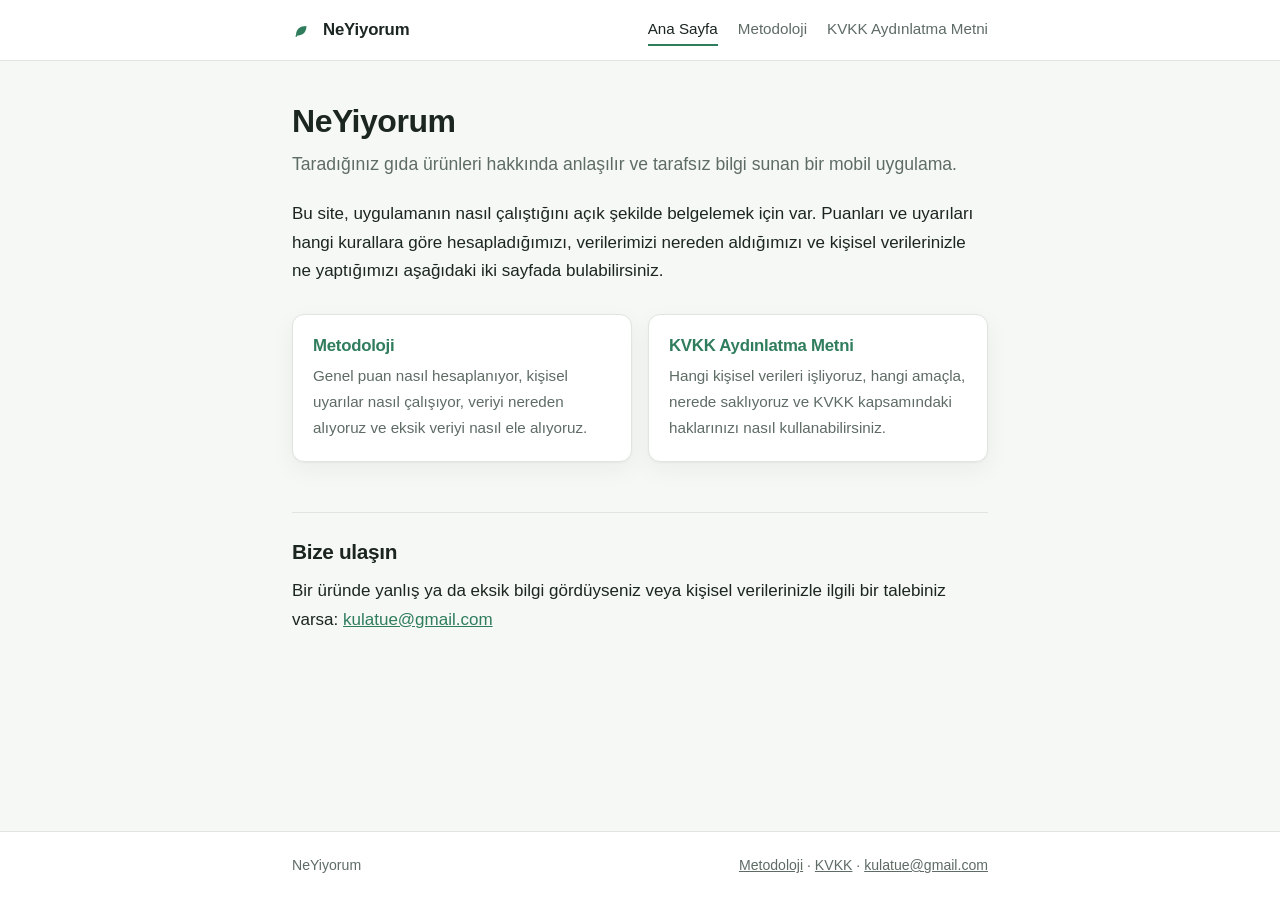
==== index.html @ 207bed59 "Metodoloji 2.0 ve KVKK taslağı: ilk sürüm kaydı - metodoloji.html: eşik kaynakları, puan bantları, a" ====
<!doctype html>
<html lang="tr">
<head>
<meta charset="utf-8">
<meta name="viewport" content="width=device-width, initial-scale=1">
<title>NeYiyorum — Metodoloji ve Gizlilik</title>
<meta name="description" content="NeYiyorum gıda tarama uygulamasının puanlama metodolojisi ve KVKK aydınlatma metni.">
<link rel="icon" href="favicon.svg" type="image/svg+xml">
<link rel="stylesheet" href="style.css">
</head>
<body>

<header class="site-header">
  <div class="wrap">
    <a class="brand" href="index.html">
      <svg width="22" height="22" viewBox="0 0 32 32" aria-hidden="true">
        <path d="M6 22c0-7 5.5-12 15-12 0 9-5 14-15 14z" fill="currentColor"/>
        <path d="M6 25c2-5 5.5-8.5 10.5-11" stroke="currentColor" stroke-width="2" stroke-linecap="round" fill="none"/>
      </svg>
      NeYiyorum
    </a>
    <nav class="site-nav" aria-label="Site navigasyonu">
      <a href="index.html" aria-current="page">Ana Sayfa</a>
      <a href="metodoloji.html">Metodoloji</a>
      <a href="kvkk.html">KVKK Aydınlatma Metni</a>
    </nav>
  </div>
</header>

<main>
  <div class="wrap">
    <h1>NeYiyorum</h1>
    <p class="lead">
      Taradığınız gıda ürünleri hakkında anlaşılır ve tarafsız bilgi sunan bir
      mobil uygulama.
    </p>

    <p>
      Bu site, uygulamanın nasıl çalıştığını açık şekilde belgelemek için var.
      Puanları ve uyarıları hangi kurallara göre hesapladığımızı, verilerimizi
      nereden aldığımızı ve kişisel verilerinizle ne yaptığımızı aşağıdaki iki
      sayfada bulabilirsiniz.
    </p>

    <ul class="cards">
      <li>
        <a class="card" href="metodoloji.html">
          <h2>Metodoloji</h2>
          <p>
            Genel puan nasıl hesaplanıyor, kişisel uyarılar nasıl çalışıyor,
            veriyi nereden alıyoruz ve eksik veriyi nasıl ele alıyoruz.
          </p>
        </a>
      </li>
      <li>
        <a class="card" href="kvkk.html">
          <h2>KVKK Aydınlatma Metni</h2>
          <p>
            Hangi kişisel verileri işliyoruz, hangi amaçla, nerede saklıyoruz
            ve KVKK kapsamındaki haklarınızı nasıl kullanabilirsiniz.
          </p>
        </a>
      </li>
    </ul>

    <h2>Bize ulaşın</h2>
    <p>
      Bir üründe yanlış ya da eksik bilgi gördüyseniz veya kişisel verilerinizle
      ilgili bir talebiniz varsa:
      <a href="mailto:kulatue@gmail.com">kulatue@gmail.com</a>
    </p>
  </div>
</main>

<footer class="site-footer">
  <div class="wrap">
    <p>NeYiyorum</p>
    <p>
      <a href="metodoloji.html">Metodoloji</a> ·
      <a href="kvkk.html">KVKK</a> ·
      <a href="mailto:kulatue@gmail.com">kulatue@gmail.com</a>
    </p>
  </div>
</footer>

</body>
</html>
---- style.css ----
/* ---------------------------------------------------------------------------
   NeYiyorum - ortak stil dosyasi
   Tek stylesheet, build adimi yok. Renkler degiskenlerde toplandi ki
   ileride bir marka kimligi belirlenince tek yerden degistirilebilsin.
--------------------------------------------------------------------------- */

:root {
  --bg: #f6f8f5;
  --surface: #ffffff;
  --text: #1c2621;
  --muted: #5e6c64;
  --accent: #2f7d5d;
  --accent-soft: #eaf3ee;
  --border: #e0e5df;
  --shadow: 0 1px 2px rgba(28, 38, 33, 0.04), 0 8px 24px rgba(28, 38, 33, 0.05);
  --radius: 12px;
  --measure: 46rem;
}

@media (prefers-color-scheme: dark) {
  :root {
    --bg: #111512;
    --surface: #191e1b;
    --text: #e7ece9;
    --muted: #a2b0a7;
    --accent: #74c89c;
    --accent-soft: #1d2a23;
    --border: #29312c;
    --shadow: none;
  }
}

* { box-sizing: border-box; }

html { -webkit-text-size-adjust: 100%; }

body {
  margin: 0;
  background: var(--bg);
  color: var(--text);
  font-family: -apple-system, BlinkMacSystemFont, "Segoe UI", Roboto,
    "Helvetica Neue", Arial, sans-serif;
  font-size: 17px;
  line-height: 1.7;
  display: flex;
  flex-direction: column;
  min-height: 100vh;
}

/* --- Ortak sayfa kabi ------------------------------------------------------ */

.wrap {
  width: 100%;
  max-width: var(--measure);
  margin: 0 auto;
  padding: 0 20px;
}

/* --- Header / navigasyon --------------------------------------------------- */

.site-header {
  background: var(--surface);
  border-bottom: 1px solid var(--border);
}

.site-header .wrap {
  display: flex;
  flex-wrap: wrap;
  align-items: center;
  justify-content: space-between;
  gap: 8px 24px;
  padding-top: 14px;
  padding-bottom: 14px;
}

.brand {
  display: inline-flex;
  align-items: center;
  gap: 9px;
  font-size: 1.05rem;
  font-weight: 650;
  letter-spacing: -0.01em;
  color: var(--text);
  text-decoration: none;
}

.brand svg { display: block; flex: none; color: var(--accent); }

.brand:hover { color: var(--accent); }

.site-nav {
  display: flex;
  flex-wrap: wrap;
  gap: 4px 20px;
  font-size: 0.95rem;
}

.site-nav a {
  color: var(--muted);
  text-decoration: none;
  padding: 2px 0;
  border-bottom: 2px solid transparent;
}

.site-nav a:hover { color: var(--text); }

.site-nav a[aria-current="page"] {
  color: var(--text);
  border-bottom-color: var(--accent);
}

/* --- Icerik ---------------------------------------------------------------- */

main { flex: 1 0 auto; padding: 40px 0 56px; }

h1, h2, h3 { line-height: 1.3; letter-spacing: -0.015em; }

h1 {
  font-size: 2rem;
  margin: 0 0 8px;
}

.lead {
  font-size: 1.1rem;
  color: var(--muted);
  margin-top: 0;
}

h2 {
  font-size: 1.3rem;
  margin: 2.4em 0 0.6em;
  padding-top: 1.2em;
  border-top: 1px solid var(--border);
}

h3 {
  font-size: 1.05rem;
  margin: 1.8em 0 0.4em;
}

p, ul, ol { margin: 0 0 1.1em; }

ul, ol { padding-left: 1.35em; }

li { margin-bottom: 0.4em; }

a { color: var(--accent); }

a:hover { text-decoration: none; }

strong { font-weight: 650; }

/* Vurgulanan ilke kutusu (metnin anlamini degistirmez, sadece one cikarir) */
.callout {
  background: var(--accent-soft);
  border-left: 3px solid var(--accent);
  border-radius: 0 var(--radius) var(--radius) 0;
  padding: 14px 18px;
  margin: 0 0 1.3em;
}

.callout p:last-child { margin-bottom: 0; }

/* Doldurulmasi gereken taslak alani */
.fill {
  background: rgba(210, 150, 40, 0.16);
  border-bottom: 1px dashed rgba(160, 110, 20, 0.6);
  padding: 0 3px;
}

/* Tablolar: dar ekranda sayfa degil yalnizca tablo yatay kayar */
.table-wrap {
  overflow-x: auto;
  margin: 0 0 1.3em;
}

table {
  border-collapse: collapse;
  width: 100%;
  font-size: 0.95rem;
}

th, td {
  text-align: left;
  vertical-align: top;
  padding: 8px 10px;
  border-bottom: 1px solid var(--border);
}

th {
  font-weight: 650;
  color: var(--muted);
  white-space: nowrap;
}

.note {
  color: var(--muted);
  font-size: 0.9rem;
  margin-top: 2.6em;
  padding-top: 1.2em;
  border-top: 1px solid var(--border);
}

/* --- Ana sayfadaki kart linkleri ------------------------------------------- */

.cards {
  display: grid;
  gap: 16px;
  grid-template-columns: repeat(auto-fit, minmax(240px, 1fr));
  margin: 28px 0 0;
  padding: 0;
  list-style: none;
}

.cards li { margin: 0; }

.card {
  display: block;
  height: 100%;
  background: var(--surface);
  border: 1px solid var(--border);
  border-radius: var(--radius);
  box-shadow: var(--shadow);
  padding: 20px;
  text-decoration: none;
  color: inherit;
}

.card:hover { border-color: var(--accent); }

.card h2 {
  font-size: 1.05rem;
  margin: 0 0 6px;
  padding: 0;
  border: 0;
  color: var(--accent);
}

.card p {
  margin: 0;
  color: var(--muted);
  font-size: 0.95rem;
}

/* --- Footer ---------------------------------------------------------------- */

.site-footer {
  flex: none;
  background: var(--surface);
  border-top: 1px solid var(--border);
  color: var(--muted);
  font-size: 0.88rem;
  padding: 22px 0;
}

.site-footer .wrap {
  display: flex;
  flex-wrap: wrap;
  gap: 6px 20px;
  justify-content: space-between;
}

.site-footer p { margin: 0; }

.site-footer a { color: var(--muted); }

/* --- Kucuk ekran ----------------------------------------------------------- */

@media (max-width: 480px) {
  body { font-size: 16px; }
  h1 { font-size: 1.6rem; }
  h2 { font-size: 1.18rem; }
  main { padding: 28px 0 40px; }
}

/* --- Yazdirma -------------------------------------------------------------- */

@media print {
  body { background: #fff; color: #000; }
  .site-header, .site-footer { display: none; }
  main { padding: 0; }
  a { color: #000; }
}
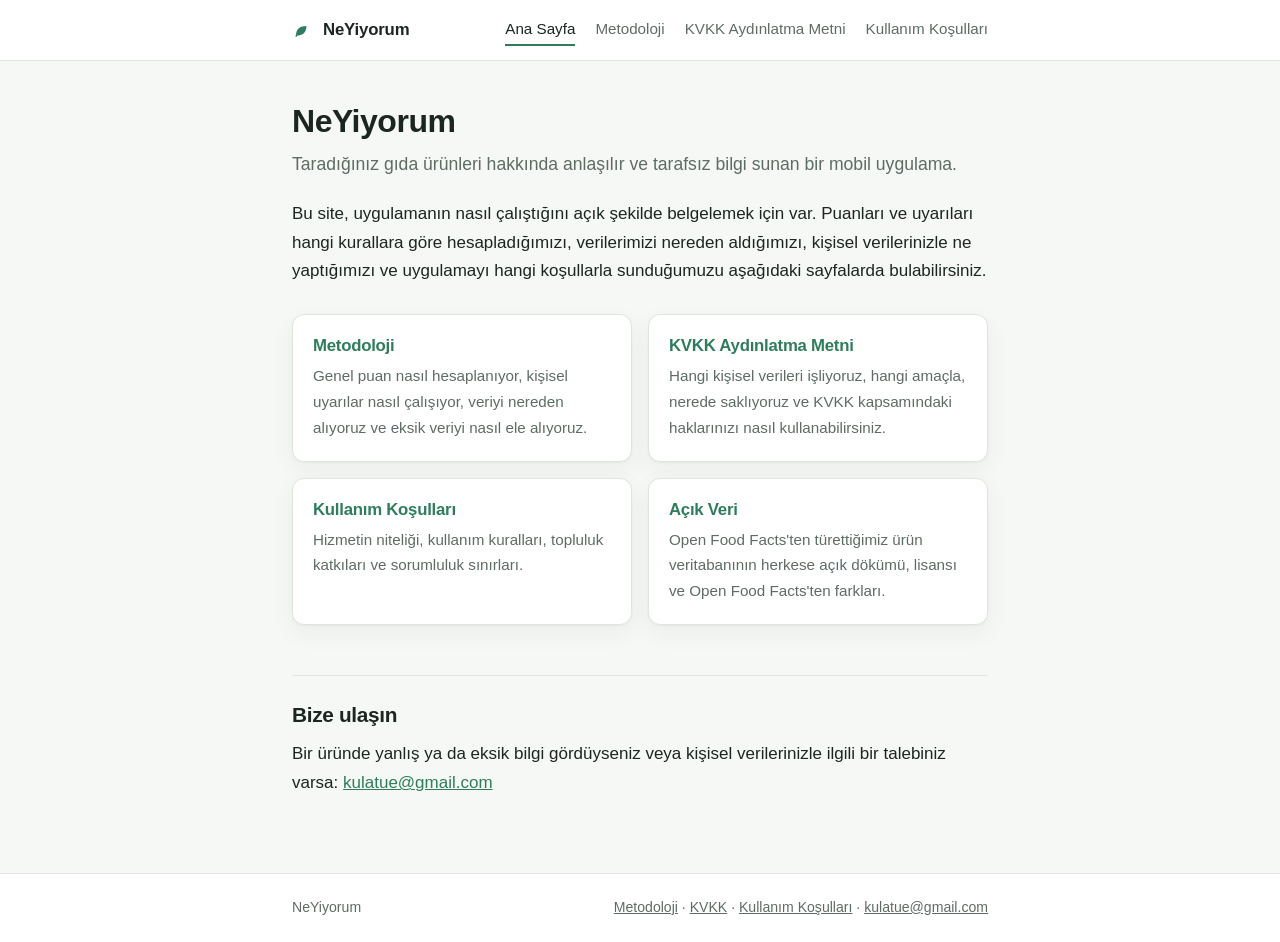
==== commit 5f41892f: "Açık veri sayfası, ODbL döküm otomasyonu, kullanım koşulları 1.2" ====
--- a/index.html
+++ b/index.html
@@ -23,6 +23,7 @@
       <a href="index.html" aria-current="page">Ana Sayfa</a>
       <a href="metodoloji.html">Metodoloji</a>
       <a href="kvkk.html">KVKK Aydınlatma Metni</a>
+      <a href="kullanim-kosullari.html">Kullanım Koşulları</a>
     </nav>
   </div>
 </header>
@@ -38,8 +39,8 @@
     <p>
       Bu site, uygulamanın nasıl çalıştığını açık şekilde belgelemek için var.
       Puanları ve uyarıları hangi kurallara göre hesapladığımızı, verilerimizi
-      nereden aldığımızı ve kişisel verilerinizle ne yaptığımızı aşağıdaki iki
-      sayfada bulabilirsiniz.
+      nereden aldığımızı, kişisel verilerinizle ne yaptığımızı ve uygulamayı
+      hangi koşullarla sunduğumuzu aşağıdaki sayfalarda bulabilirsiniz.
     </p>
 
     <ul class="cards">
@@ -61,6 +62,24 @@
           </p>
         </a>
       </li>
+      <li>
+        <a class="card" href="kullanim-kosullari.html">
+          <h2>Kullanım Koşulları</h2>
+          <p>
+            Hizmetin niteliği, kullanım kuralları, topluluk katkıları ve
+            sorumluluk sınırları.
+          </p>
+        </a>
+      </li>
+      <li>
+        <a class="card" href="acik-veri.html">
+          <h2>Açık Veri</h2>
+          <p>
+            Open Food Facts'ten türettiğimiz ürün veritabanının herkese açık
+            dökümü, lisansı ve Open Food Facts'ten farkları.
+          </p>
+        </a>
+      </li>
     </ul>
 
     <h2>Bize ulaşın</h2>
@@ -78,6 +97,7 @@
     <p>
       <a href="metodoloji.html">Metodoloji</a> ·
       <a href="kvkk.html">KVKK</a> ·
+      <a href="kullanim-kosullari.html">Kullanım Koşulları</a> ·
       <a href="mailto:kulatue@gmail.com">kulatue@gmail.com</a>
     </p>
   </div>
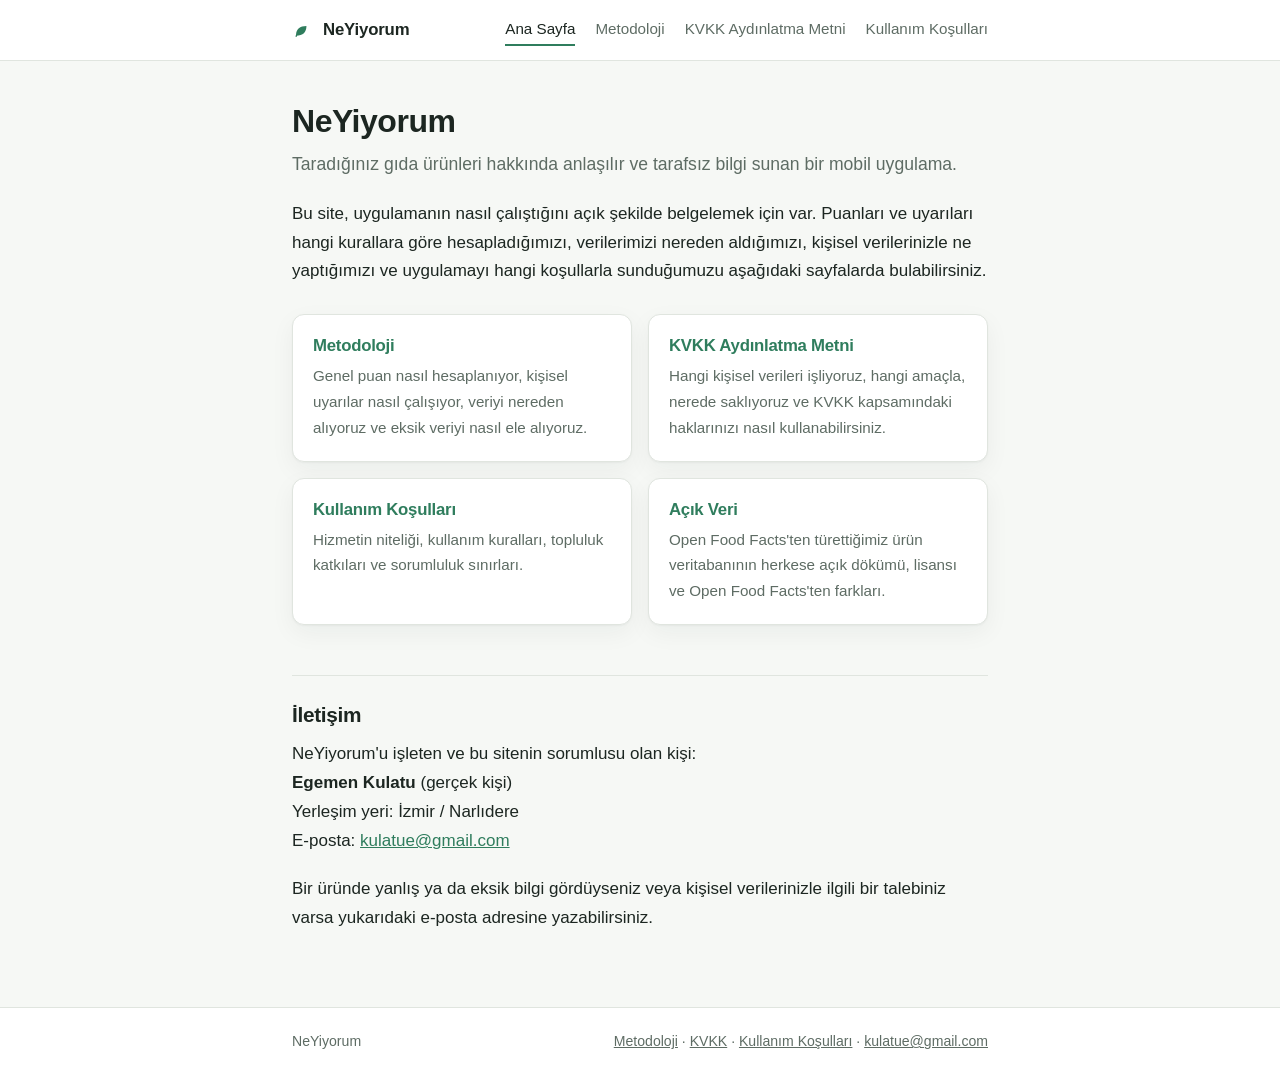
==== commit 880078af: "Yasal metinler: Koşullar 1.5, KVKK açık rıza v2, sunucu tarafı OFF sorgusu, metodoloji 2.5 Veri soru" ====
--- a/index.html
+++ b/index.html
@@ -82,11 +82,16 @@
       </li>
     </ul>
 
-    <h2>Bize ulaşın</h2>
+    <h2>İletişim</h2>
+    <p>
+      NeYiyorum'u işleten ve bu sitenin sorumlusu olan kişi:<br>
+      <strong>Egemen Kulatu</strong> (gerçek kişi)<br>
+      Yerleşim yeri: İzmir / Narlıdere<br>
+      E-posta: <a href="mailto:kulatue@gmail.com">kulatue@gmail.com</a>
+    </p>
     <p>
       Bir üründe yanlış ya da eksik bilgi gördüyseniz veya kişisel verilerinizle
-      ilgili bir talebiniz varsa:
-      <a href="mailto:kulatue@gmail.com">kulatue@gmail.com</a>
+      ilgili bir talebiniz varsa yukarıdaki e-posta adresine yazabilirsiniz.
     </p>
   </div>
 </main>
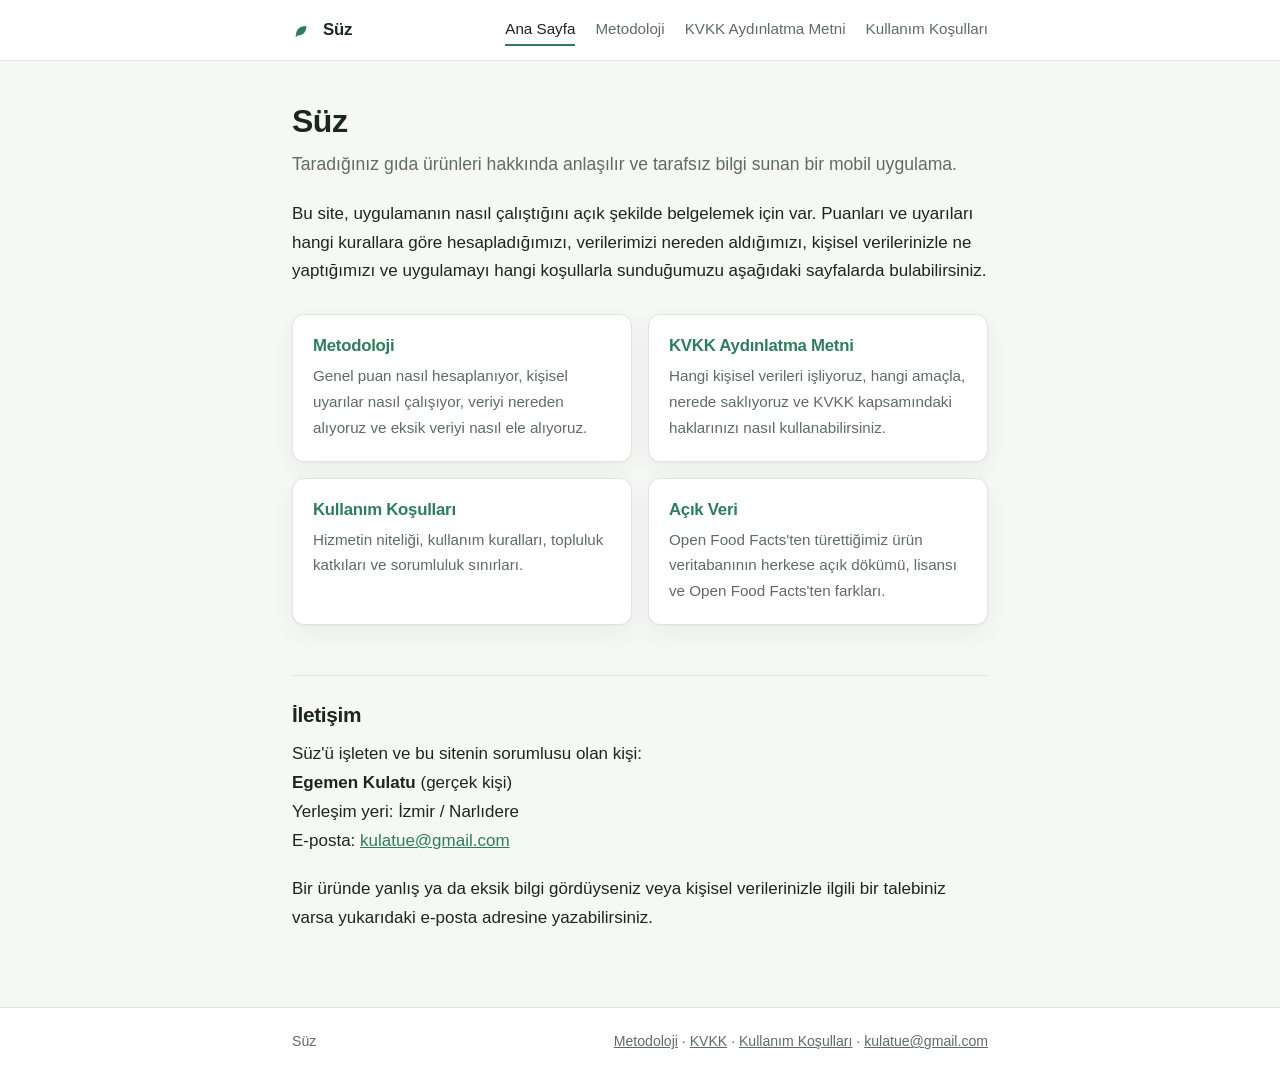
==== commit 7cff5acf: "Uygulamanın adı: NeYiyorum -> Süz Beş sayfadaki 36 geçiş Süz oldu (ekler: Süz'ü, Süz'ün); açık veri " ====
--- a/index.html
+++ b/index.html
@@ -3,8 +3,8 @@
 <head>
 <meta charset="utf-8">
 <meta name="viewport" content="width=device-width, initial-scale=1">
-<title>NeYiyorum — Metodoloji ve Gizlilik</title>
-<meta name="description" content="NeYiyorum gıda tarama uygulamasının puanlama metodolojisi ve KVKK aydınlatma metni.">
+<title>Süz — Metodoloji ve Gizlilik</title>
+<meta name="description" content="Süz gıda tarama uygulamasının puanlama metodolojisi ve KVKK aydınlatma metni.">
 <link rel="icon" href="favicon.svg" type="image/svg+xml">
 <link rel="stylesheet" href="style.css">
 </head>
@@ -17,7 +17,7 @@
         <path d="M6 22c0-7 5.5-12 15-12 0 9-5 14-15 14z" fill="currentColor"/>
         <path d="M6 25c2-5 5.5-8.5 10.5-11" stroke="currentColor" stroke-width="2" stroke-linecap="round" fill="none"/>
       </svg>
-      NeYiyorum
+      Süz
     </a>
     <nav class="site-nav" aria-label="Site navigasyonu">
       <a href="index.html" aria-current="page">Ana Sayfa</a>
@@ -30,7 +30,7 @@
 
 <main>
   <div class="wrap">
-    <h1>NeYiyorum</h1>
+    <h1>Süz</h1>
     <p class="lead">
       Taradığınız gıda ürünleri hakkında anlaşılır ve tarafsız bilgi sunan bir
       mobil uygulama.
@@ -84,7 +84,7 @@
 
     <h2>İletişim</h2>
     <p>
-      NeYiyorum'u işleten ve bu sitenin sorumlusu olan kişi:<br>
+      Süz'ü işleten ve bu sitenin sorumlusu olan kişi:<br>
       <strong>Egemen Kulatu</strong> (gerçek kişi)<br>
       Yerleşim yeri: İzmir / Narlıdere<br>
       E-posta: <a href="mailto:kulatue@gmail.com">kulatue@gmail.com</a>
@@ -98,7 +98,7 @@
 
 <footer class="site-footer">
   <div class="wrap">
-    <p>NeYiyorum</p>
+    <p>Süz</p>
     <p>
       <a href="metodoloji.html">Metodoloji</a> ·
       <a href="kvkk.html">KVKK</a> ·
